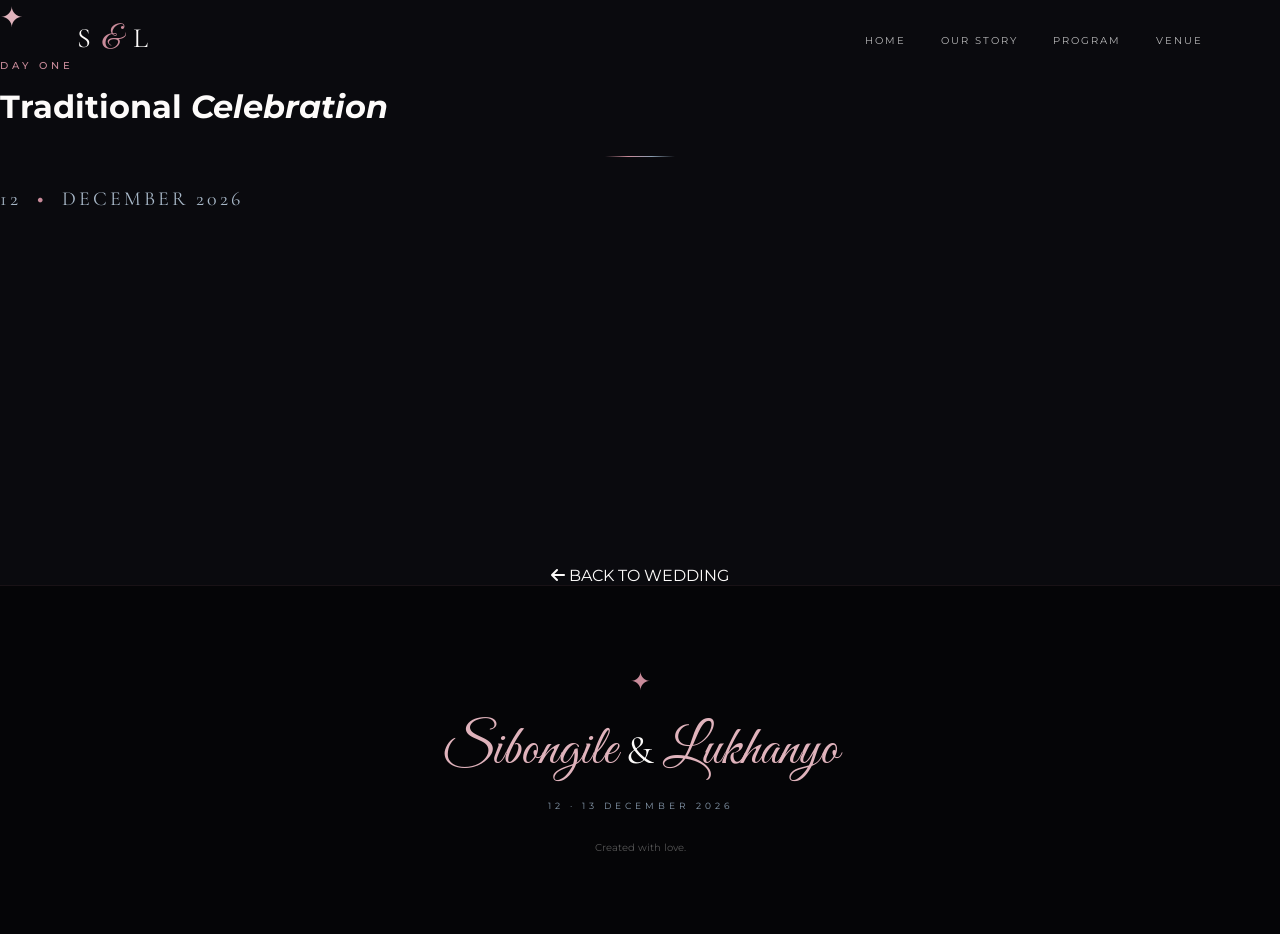
==== day1.html @ eb68be30 "please upload the web template" ====
<!DOCTYPE html>
<html lang="en">

<head>
    <meta charset="UTF-8">
    <meta name="viewport" content="width=device-width, initial-scale=1.0">
    <title>Day 1 | Traditional Wedding | Sibongile & Lukhanyo</title>
    <meta name="description" content="Traditional Wedding Celebration for Sibongile and Lukhanyo - December 12, 2026">

    <!-- Google Fonts -->
    <link rel="preconnect" href="https://fonts.googleapis.com">
    <link rel="preconnect" href="https://fonts.gstatic.com" crossorigin>
    <link href="https://fonts.googleapis.com/css2?family=Cormorant+Garamond:wght@300;400;500;600;700&family=Great+Vibes&family=Montserrat:wght@300;400;500;600&display=swap" rel="stylesheet">

    <!-- Icons -->
    <link rel="stylesheet" href="https://cdnjs.cloudflare.com/ajax/libs/font-awesome/6.5.2/css/all.min.css">

    <!-- Main CSS -->
    <link rel="stylesheet" href="style.css">
</head>

<body class="dark-page">

    <!-- ======================================================
         NAVIGATION (Consistent with Index)
    ======================================================= -->
    <nav class="navbar" id="navbar">
        <a href="index.html" class="logo">S <span>&</span> L</a>
        <button class="menu-toggle" id="menuToggle" aria-label="Open menu">
            <span></span><span></span><span></span>
        </button>
        <div class="nav-links" id="navLinks">
            <a href="index.html#home">Home</a>
            <a href="index.html#story">Our Story</a>
            <a href="index.html#program">Program</a>
            <a href="index.html#venue">Venue</a>
        </div>
    </nav>

    <!-- ======================================================
         HEADER
    ======================================================= -->
    <header class="program-header">
        <div class="hero-symbol" style="margin-bottom: 25px;">✦</div>
        <p class="section-kicker" style="margin-bottom: 15px;">DAY ONE</p>
        <h1>Traditional <em>Celebration</em></h1>
        <div class="section-line" style="margin: 30px auto;"></div>
        <p class="hero-date" style="color: var(--steel-light); letter-spacing: 3px;">
            12 <b>•</b> DECEMBER 2026
        </p>
    </header>

    <!-- ======================================================
         TIMELINE
    ======================================================= -->
    <section class="timeline-section">
        <div class="timeline">

            <!-- Event 1 -->
            <div class="event reveal">
                <div class="time">08:00</div>
                <div class="event-line"></div>
                <div class="event-content">
                    <h3>Guest Arrival</h3>
                    <p>Guests arrive and are warmly welcomed by the wedding coordination team with traditional refreshments.</p>
                </div>
            </div>

            <!-- Event 2 -->
            <div class="event reveal">
                <div class="time">09:00</div>
                <div class="event-line"></div>
                <div class="event-content">
                    <h3>Traditional Ceremony</h3>
                    <p>The beautiful traditional proceedings begin, honoring our heritage, ancestors, and family celebrations.</p>
                </div>
            </div>

            <!-- Event 3 -->
            <div class="event reveal">
                <div class="time">12:00</div>
                <div class="event-line"></div>
                <div class="event-content">
                    <h3>Traditional Lunch</h3>
                    <p>Enjoy a beautifully curated traditional feast with family, friends, and loved ones.</p>
                </div>
            </div>

            <!-- Event 4 -->
            <div class="event reveal">
                <div class="time">14:00</div>
                <div class="event-line"></div>
                <div class="event-content">
                    <h3>Family Celebrations</h3>
                    <p>Heartfelt speeches, cultural performances, dancing, and unforgettable family moments.</p>
                </div>
            </div>

            <!-- Event 5 -->
            <div class="event reveal">
                <div class="time">17:00</div>
                <div class="event-line"></div>
                <div class="event-content">
                    <h3>Closing & Thank You</h3>
                    <p>A heartfelt thank you to everyone who traveled near and far to celebrate Day One with us.</p>
                </div>
            </div>

        </div>

        <!-- Back Button -->
        <div style="text-align: center; margin-top: 50px;">
            <a href="index.html#program" class="back-button">
                <i class="fa-solid fa-arrow-left"></i> BACK TO WEDDING
            </a>
        </div>
    </section>

    <!-- ======================================================
         FOOTER
    ======================================================= -->
    <footer>
        <div class="footer-symbol">✦</div>
        <p class="footer-names">Sibongile <span>&</span> Lukhanyo</p>
        <p>12 · 13 DECEMBER 2026</p>
        <small>Created with love.</small>
    </footer>

    <!-- Main JavaScript -->
    <script src="script.js"></script>
</body>
</html>
---- style.css ----
/* =========================================================
   LUXURY WEDDING DIGITAL PROGRAM
   Sibongile & Lukhanyo
   Palette: Deep Black, Dusty Rose, Steel Blue, Blush Ivory
========================================================= */

:root {
    --black: #0a0a0e;
    --black-soft: #121218;

    --blush: #c98b9a;
    --blush-light: #e0b3bc;
    --blush-deep: #a86878;

    --steel: #8a9db0;
    --steel-light: #a8b8c8;

    --ivory: #f5ece8;
    --cream: #ebe0d8;

    --white: #fdfbfa;
    --grey: #a8a09a;

    --serif: "Cormorant Garamond", serif;
    --script: "Great Vibes", cursive;
    --sans: "Montserrat", sans-serif;
}


/* =========================================================
   RESET & BASE
========================================================= */

* {
    margin: 0;
    padding: 0;
    box-sizing: border-box;
}

html {
    scroll-behavior: smooth;
}

body {
    background: var(--black);
    color: var(--white);
    font-family: var(--sans);
    overflow-x: hidden;
    -webkit-font-smoothing: antialiased;
}

a {
    color: inherit;
    text-decoration: none;
    transition: color 0.3s ease;
}

button {
    font-family: inherit;
    cursor: pointer;
}


/* =========================================================
   PRELOADER
========================================================= */

#preloader {
    position: fixed;
    inset: 0;
    background: var(--black);
    z-index: 9999;
    display: flex;
    align-items: center;
    justify-content: center;
    transition: opacity 0.8s ease, visibility 0.8s ease;
}

#preloader.hide {
    opacity: 0;
    visibility: hidden;
}

.loader-inner {
    text-align: center;
}

.loader-symbol {
    display: block;
    color: var(--blush);
    font-size: 32px;
    animation: rotateStar 3s infinite linear;
}

.loader-inner p {
    font-family: var(--script);
    font-size: 55px;
    color: var(--blush-light);
    margin: 15px 0 5px;
}

.loader-inner small {
    font-size: 9px;
    letter-spacing: 5px;
    color: var(--steel);
}

@keyframes rotateStar {
    from { transform: rotate(0deg); }
    to { transform: rotate(360deg); }
}


/* =========================================================
   NAVIGATION
========================================================= */

.navbar {
    position: fixed;
    top: 0;
    left: 0;
    width: 100%;
    height: 80px;
    padding: 0 6%;
    display: flex;
    align-items: center;
    justify-content: space-between;
    z-index: 1000;
    transition: all 0.4s ease;
}

.navbar.scrolled {
    background: rgba(10, 10, 14, 0.95);
    backdrop-filter: blur(15px);
    height: 68px;
    border-bottom: 1px solid rgba(201, 139, 154, 0.15);
}

.logo {
    font-family: var(--serif);
    font-size: 28px;
    letter-spacing: 2px;
    color: var(--white);
}

.logo span {
    font-family: var(--script);
    color: var(--blush);
    font-size: 32px;
}

.nav-links {
    display: flex;
    gap: 35px;
}

.nav-links a {
    font-size: 10px;
    letter-spacing: 2px;
    text-transform: uppercase;
    color: rgba(255, 255, 255, 0.7);
    transition: all 0.3s ease;
    position: relative;
}

.nav-links a::after {
    content: '';
    position: absolute;
    bottom: -5px;
    left: 0;
    width: 0;
    height: 1px;
    background: var(--blush);
    transition: width 0.3s ease;
}

.nav-links a:hover {
    color: var(--blush-light);
}

.nav-links a:hover::after {
    width: 100%;
}


/* =========================================================
   MOBILE MENU
========================================================= */

.menu-toggle {
    display: none;
    background: transparent;
    border: none;
    cursor: pointer;
    padding: 10px;
}

.menu-toggle span {
    display: block;
    width: 25px;
    height: 1px;
    background: var(--white);
    margin: 6px 0;
    transition: all 0.3s ease;
}

.menu-toggle.active span:nth-child(1) {
    transform: rotate(45deg) translate(5px, 5px);
}

.menu-toggle.active span:nth-child(2) {
    opacity: 0;
}

.menu-toggle.active span:nth-child(3) {
    transform: rotate(-45deg) translate(5px, -5px);
}


/* =========================================================
   HERO
========================================================= */

.hero {
    min-height: 100svh;
    position: relative;
    display: flex;
    align-items: center;
    justify-content: center;
    text-align: center;
    overflow: hidden;
    padding: 120px 20px 80px;
}

.hero-images {
    position: absolute;
    inset: 0;
    z-index: -2;
}

.hero-bg-img {
    position: absolute;
    inset: 0;
    width: 100%;
    height: 100%;
    object-fit: cover;
    object-position: center;
}

.main-bg {
    z-index: -2;
    filter: brightness(0.6);
    animation: heroZoom 20s ease-out forwards;
}

.overlay-bg {
    z-index: -1;
    opacity: 0.3;
    filter: brightness(0.8) blur(2px);
    mix-blend-mode: soft-light;
}

@keyframes heroZoom {
    from { transform: scale(1.08); }
    to { transform: scale(1); }
}

.hero-overlay {
    position: absolute;
    inset: 0;
    background: linear-gradient(
        180deg,
        rgba(10, 10, 14, 0.7) 0%,
        rgba(10, 10, 14, 0.4) 40%,
        rgba(10, 10, 14, 0.85) 100%
    );
    z-index: -1;
}

.hero-frame {
    position: absolute;
    inset: 30px;
    border: 1px solid rgba(201, 139, 154, 0.25);
    z-index: 2;
    pointer-events: none;
}

.frame-corner {
    position: absolute;
    width: 50px;
    height: 50px;
    border: 2px solid rgba(201, 139, 154, 0.5);
}

.frame-corner.top-left { top: -1px; left: -1px; border-right: none; border-bottom: none; }
.frame-corner.top-right { top: -1px; right: -1px; border-left: none; border-bottom: none; }
.frame-corner.bottom-left { bottom: -1px; left: -1px; border-right: none; border-top: none; }
.frame-corner.bottom-right { bottom: -1px; right: -1px; border-left: none; border-top: none; }

.hero-content {
    position: relative;
    z-index: 5;
    width: min(1000px, 90%);
    animation: fadeInUp 1.2s ease-out forwards;
}

@keyframes fadeInUp {
    from { opacity: 0; transform: translateY(40px); }
    to { opacity: 1; transform: translateY(0); }
}

.hero-symbol {
    color: var(--blush-light);
    font-size: 28px;
    margin-bottom: 25px;
    animation: pulse 3s ease-in-out infinite;
}

@keyframes pulse {
    0%, 100% { opacity: 1; transform: scale(1); }
    50% { opacity: 0.7; transform: scale(1.05); }
}

.hero-kicker,
.hero-welcome {
    font-size: 11px;
    letter-spacing: 4px;
    line-height: 1.8;
    color: rgba(255, 255, 255, 0.8);
}

.hero-welcome {
    font-family: var(--serif);
    font-style: italic;
    font-size: 16px;
    color: var(--steel-light);
    margin-top: 10px;
    letter-spacing: 2px;
}

.couple-names {
    margin: 35px auto;
    font-family: var(--script);
    font-weight: 400;
    font-size: clamp(70px, 12vw, 140px);
    line-height: 0.8;
    color: var(--blush-light);
    text-shadow: 0 4px 30px rgba(201, 139, 154, 0.3);
}

.couple-names span {
    display: block;
    font-family: var(--serif);
    font-size: clamp(30px, 5vw, 50px);
    font-weight: 300;
    letter-spacing: 6px;
    color: var(--white);
    margin: 15px 0;
}

.couple-names small {
    display: block;
    font-family: var(--script);
    font-size: clamp(40px, 7vw, 65px);
    line-height: 1;
    margin: 10px 0;
    color: var(--blush);
}

.hero-divider {
    display: flex;
    align-items: center;
    justify-content: center;
    gap: 15px;
    margin: 35px auto 25px;
    max-width: 300px;
}

.hero-divider span {
    flex: 1;
    height: 1px;
    background: linear-gradient(90deg, transparent, var(--blush), var(--steel), transparent);
}

.hero-divider i {
    color: var(--blush-light);
    font-size: 16px;
    font-style: normal;
}

.hero-date {
    font-family: var(--serif);
    font-size: 20px;
    letter-spacing: 4px;
    color: var(--white);
}

.hero-date b {
    color: var(--blush);
    margin: 0 8px;
}

.hero-location {
    font-size: 10px;
    letter-spacing: 4px;
    margin-top: 12px;
    color: var(--steel-light);
}

.gold-button {
    display: inline-flex;
    align-items: center;
    gap: 15px;
    margin-top: 40px;
    padding: 16px 35px;
    border: 1px solid var(--blush);
    color: var(--blush-light);
    font-size: 10px;
    letter-spacing: 3px;
    text-transform: uppercase;
    transition: all 0.4s ease;
    background: rgba(201, 139, 154, 0.05);
}

.gold-button i {
    color: var(--blush-light);
    transition: transform 0.3s ease;
}

.gold-button:hover {
    background: var(--blush);
    color: var(--black);
    transform: translateY(-3px);
    box-shadow: 0 10px 30px rgba(201, 139, 154, 0.3);
}

.gold-button:hover i {
    color: var(--black);
    transform: translateY(3px);
}

.scroll-indicator {
    position: absolute;
    z-index: 5;
    bottom: 30px;
    left: 50%;
    transform: translateX(-50%);
    display: flex;
    flex-direction: column;
    align-items: center;
    gap: 10px;
    animation: fadeIn 2s ease-out 1s both;
}

@keyframes fadeIn {
    from { opacity: 0; }
    to { opacity: 1; }
}

.scroll-indicator span {
    font-size: 8px;
    letter-spacing: 3px;
    color: var(--steel);
}

.scroll-line {
    width: 1px;
    height: 50px;
    background: linear-gradient(to bottom, var(--blush), var(--steel), transparent);
    animation: scrollLine 2s infinite ease-in-out;
}

@keyframes scrollLine {
    0% { transform: scaleY(0); transform-origin: top; }
    50% { transform: scaleY(1); transform-origin: top; }
    51% { transform-origin: bottom; }
    100% { transform: scaleY(0); transform-origin: bottom; }
}


/* =========================================================
   GENERAL SECTIONS
========================================================= */

.intro-section {
    background: var(--ivory);
    color: var(--black);
    text-align: center;
    padding: 120px 20px;
}

.section-decoration {
    color: var(--blush);
    font-size: 25px;
    margin-bottom: 20px;
}

.section-kicker {
    font-size: 10px;
    letter-spacing: 4px;
    color: var(--blush);
    font-weight: 500;
}

.intro-section h2,
.story-heading h2,
.program-heading h2,
.venue-content h2 {
    font-family: var(--serif);
    font-weight: 400;
    font-size: clamp(45px, 6vw, 75px);
    line-height: 1;
    margin-top: 20px;
}

.intro-section h2 em,
.story-heading h2 em,
.program-heading h2 em,
.venue-content h2 em {
    font-family: var(--script);
    font-style: normal;
    color: var(--blush);
}

.section-line {
    width: 70px;
    height: 1px;
    background: linear-gradient(90deg, transparent, var(--blush), var(--steel), transparent);
    margin: 35px auto;
}

.intro-text {
    max-width: 650px;
    margin: auto;
    font-family: var(--serif);
    font-size: 20px;
    line-height: 1.8;
    color: #625f57;
}


/* =========================================================
   STORY
========================================================= */

.story-section {
    background: var(--black);
    padding: 120px 0 100px;
    overflow: hidden;
}

.story-heading {
    width: min(1200px, 90%);
    margin: 0 auto 55px;
    text-align: center;
}

.story-heading h2 {
    color: var(--white);
}

.journey-wrapper {
    position: relative;
}

.journey-track {
    display: flex;
    gap: 25px;
    overflow-x: auto;
    scroll-behavior: smooth;
    scrollbar-width: none;
    padding: 10px max(5%, calc((100vw - 1200px) / 2)) 30px;
}

.journey-track::-webkit-scrollbar {
    display: none;
}

.journey-card {
    flex: 0 0 390px;
    background: var(--black-soft);
    border: 1px solid rgba(201, 139, 154, 0.2);
    transition: all 0.4s ease;
}

.journey-card:hover {
    border-color: var(--blush);
    box-shadow: 0 15px 40px rgba(201, 139, 154, 0.15);
    transform: translateY(-5px);
}

.journey-image {
    height: 490px;
    overflow: hidden;
}

.journey-image img {
    width: 100%;
    height: 100%;
    object-fit: cover;
    transition: transform 0.8s ease;
}

.journey-card:hover img {
    transform: scale(1.07);
}

.journey-caption {
    display: flex;
    gap: 20px;
    padding: 25px;
    align-items: flex-start;
}

.journey-caption > span {
    font-family: var(--serif);
    color: var(--blush);
    font-size: 20px;
    line-height: 1;
}

.journey-caption small {
    color: var(--blush);
    font-size: 8px;
    letter-spacing: 2px;
    display: block;
    margin-bottom: 5px;
}

.journey-caption h3 {
    font-family: var(--serif);
    font-weight: 400;
    font-size: 24px;
    color: var(--white);
    line-height: 1.2;
}

.gallery-arrow {
    position: absolute;
    top: 45%;
    z-index: 10;
    width: 52px;
    height: 52px;
    border-radius: 50%;
    border: 1px solid var(--blush);
    background: rgba(10, 10, 14, 0.8);
    color: var(--blush-light);
    transition: all 0.3s ease;
    display: flex;
    align-items: center;
    justify-content: center;
}

.gallery-arrow:hover {
    background: var(--blush);
    color: var(--black);
}

.gallery-prev { left: 20px; }
.gallery-next { right: 20px; }

.gallery-controls {
    width: min(1200px, 90%);
    margin: 30px auto 0;
    display: flex;
    align-items: center;
    gap: 20px;
}

.gallery-progress {
    height: 1px;
    background: rgba(255, 255, 255, 0.15);
    flex: 1;
}

.gallery-progress span {
    display: block;
    height: 100%;
    width: 20%;
    background: linear-gradient(90deg, var(--blush), var(--steel));
    transition: width 0.5s ease;
}

.gallery-controls p {
    font-size: 8px;
    letter-spacing: 3px;
    color: var(--blush);
    white-space: nowrap;
}


/* =========================================================
   PROGRAM
========================================================= */

.program-section {
    background: var(--ivory);
    color: var(--black);
    padding: 120px 5%;
}

.program-heading {
    text-align: center;
    max-width: 700px;
    margin: 0 auto 60px;
}

.program-heading h2 {
    margin-bottom: 20px;
    color: var(--blush-deep);
}

.program-heading > p:last-child {
    color: #777;
    font-family: var(--serif);
    font-size: 18px;
    line-height: 1.6;
}

.program-grid {
    width: min(1050px, 100%);
    margin: auto;
    display: grid;
    grid-template-columns: 1fr 1fr;
    gap: 25px;
}

.program-card {
    min-height: 550px;
    padding: 45px;
    position: relative;
    display: flex;
    flex-direction: column;
    align-items: center;
    justify-content: center;
    text-align: center;
    overflow: hidden;
    border: 1px solid var(--blush);
    transition: all 0.5s ease;
}

.program-card::before {
    content: "";
    position: absolute;
    inset: 12px;
    border: 1px solid rgba(201, 139, 154, 0.2);
    pointer-events: none;
}

.program-card:hover {
    transform: translateY(-8px);
    box-shadow: 0 25px 60px rgba(201, 139, 154, 0.2);
}

.program-dark {
    background: var(--black);
    color: var(--white);
}

.program-light {
    background: var(--white);
    color: var(--black);
}

.program-card-top {
    position: absolute;
    top: 35px;
    left: 40px;
    text-align: left;
}

.program-card-top span {
    display: block;
    font-size: 8px;
    letter-spacing: 3px;
    color: var(--blush);
}

.program-card-top strong {
    font-family: var(--serif);
    font-size: 35px;
    font-weight: 400;
    color: var(--white);
}

.program-light .program-card-top strong {
    color: var(--black);
}

.program-icon {
    color: var(--blush);
    font-size: 32px;
    margin-bottom: 25px;
}

.program-type {
    color: var(--blush);
    font-size: 9px;
    letter-spacing: 3px;
}

.program-card h3 {
    font-family: var(--serif);
    font-size: 48px;
    line-height: 1;
    font-weight: 400;
    margin: 20px 0;
}

.program-date {
    font-size: 10px;
    letter-spacing: 3px;
    color: var(--grey);
}

.outline-button,
.dark-outline-button {
    margin-top: 35px;
    padding: 14px 25px;
    border: 1px solid var(--blush);
    font-size: 9px;
    letter-spacing: 2px;
    display: inline-flex;
    align-items: center;
    gap: 10px;
    transition: all 0.3s ease;
}

.outline-button {
    color: var(--blush-light);
}

.dark-outline-button {
    color: var(--black);
}

.program-card:hover .outline-button,
.program-card:hover .dark-outline-button {
    background: var(--blush);
    color: var(--black);
}


/* =========================================================
   VENUE
========================================================= */

.venue-section {
    min-height: 650px;
    display: grid;
    grid-template-columns: 1.1fr 0.9fr;
}

.venue-image {
    min-height: 600px;
    overflow: hidden;
}

.venue-image img {
    width: 100%;
    height: 100%;
    object-fit: cover;
    transition: transform 0.8s ease;
}

.venue-section:hover .venue-image img {
    transform: scale(1.03);
}

.venue-content {
    background: var(--black-soft);
    display: flex;
    flex-direction: column;
    justify-content: center;
    padding: 80px;
}

.venue-content h2 {
    color: var(--white);
    max-width: 500px;
}

.venue-content h3 {
    font-family: var(--serif);
    font-size: 35px;
    font-weight: 400;
    margin-bottom: 5px;
    color: var(--blush-light);
}

.venue-content > p {
    color: var(--steel-light);
    font-size: 16px;
    letter-spacing: 1px;
}

.venue-line {
    width: 60px;
    height: 1px;
    background: linear-gradient(90deg, var(--blush), var(--steel));
    margin: 35px 0;
}


/* =========================================================
   INFORMATION
========================================================= */

.information-section {
    display: grid;
    grid-template-columns: repeat(3, 1fr);
    background: var(--black);
}

.information-card {
    text-align: center;
    padding: 80px 30px;
    border-right: 1px solid rgba(201, 139, 154, 0.15);
    transition: background 0.3s ease;
}

.information-card:hover {
    background: rgba(201, 139, 154, 0.03);
}

.information-card:last-child {
    border-right: none;
}

.info-icon {
    width: 60px;
    height: 60px;
    margin: 0 auto 25px;
    border: 1px solid var(--blush);
    border-radius: 50%;
    display: flex;
    align-items: center;
    justify-content: center;
    color: var(--blush);
    font-size: 20px;
    transition: all 0.3s ease;
}

.information-card:hover .info-icon {
    background: var(--blush);
    color: var(--black);
}

.information-card small {
    color: var(--blush);
    font-size: 9px;
    letter-spacing: 3px;
}

.information-card h3 {
    font-family: var(--serif);
    font-size: 30px;
    font-weight: 400;
    margin: 15px 0;
    color: var(--white);
}

.information-card p {
    color: var(--grey);
    font-family: var(--serif);
    font-size: 17px;
    line-height: 1.6;
}

.information-card a,
.information-card strong {
    display: inline-block;
    margin-top: 25px;
    color: var(--blush-light);
    font-size: 9px;
    letter-spacing: 2px;
    border-bottom: 1px solid transparent;
    transition: border-color 0.3s ease;
}

.information-card a:hover {
    border-bottom-color: var(--blush);
}


/* =========================================================
   FOOTER
========================================================= */

footer {
    background: #050507;
    text-align: center;
    padding: 80px 20px;
    border-top: 1px solid rgba(201, 139, 154, 0.1);
}

.footer-symbol {
    color: var(--blush);
    font-size: 25px;
    margin-bottom: 20px;
}

.footer-names {
    font-family: var(--script);
    font-size: 55px;
    color: var(--blush-light);
}

.footer-names span {
    color: var(--white);
    font-family: var(--serif);
    font-size: 40px;
}

footer > p:not(.footer-names) {
    margin-top: 15px;
    font-size: 9px;
    letter-spacing: 4px;
    color: var(--steel);
}

footer small {
    display: block;
    margin-top: 30px;
    color: #555;
    font-size: 10px;
}


/* =========================================================
   SCROLL REVEAL
========================================================= */

.reveal {
    opacity: 0;
    transform: translateY(40px);
    transition: opacity 0.9s ease, transform 0.9s ease;
}

.reveal.visible {
    opacity: 1;
    transform: translateY(0);
}


/* =========================================================
   MOBILE RESPONSIVENESS
========================================================= */

@media (max-width: 900px) {
    .venue-section {
        grid-template-columns: 1fr;
    }
    
    .venue-image {
        min-height: 400px;
    }
    
    .venue-content {
        padding: 60px 30px;
        text-align: center;
    }
    
    .venue-content h2 {
        margin: 0 auto;
    }
    
    .venue-line {
        margin: 35px auto;
    }
}

@media (max-width: 800px) {
    .navbar {
        padding: 0 25px;
    }

    .menu-toggle {
        display: block;
    }

    .nav-links {
        position: fixed;
        top: 68px;
        right: -100%;
        width: 80%;
        max-width: 350px;
        height: calc(100vh - 68px);
        background: rgba(10, 10, 14, 0.98);
        backdrop-filter: blur(20px);
        flex-direction: column;
        padding: 50px 40px;
        gap: 30px;
        transition: right 0.4s ease;
        border-left: 1px solid rgba(201, 139, 154, 0.15);
    }

    .nav-links.open {
        right: 0;
    }

    .nav-links a {
        font-size: 12px;
    }

    .hero-frame {
        inset: 15px;
    }
    
    .frame-corner {
        width: 30px;
        height: 30px;
    }

    .hero-content {
        padding: 80px 15px 60px;
    }

    .couple-names {
        font-size: clamp(60px, 18vw, 100px);
    }

    .couple-names span {
        font-size: clamp(25px, 6vw, 40px);
        letter-spacing: 4px;
    }

    .hero-date {
        font-size: 16px;
    }

    .hero-divider span {
        width: 40px;
    }

    .story-section {
        padding-top: 80px;
    }

    .journey-card {
        flex-basis: 85vw;
    }

    .journey-image {
        height: 400px;
    }

    .gallery-arrow {
        display: none;
    }

    .program-grid {
        grid-template-columns: 1fr;
    }

    .program-card {
        min-height: 480px;
    }

    .information-section {
        grid-template-columns: 1fr;
    }

    .information-card {
        border-right: none;
        border-bottom: 1px solid rgba(201, 139, 154, 0.15);
        padding: 60px 30px;
    }

    .information-card:last-child {
        border-bottom: none;
    }

    .footer-names {
        font-size: 45px;
    }
}

@media (max-width: 480px) {
    .hero-kicker,
    .hero-welcome {
        font-size: 9px;
        letter-spacing: 2px;
    }

    .hero-welcome {
        display: none; /* Clean up mobile hero */
    }

    .intro-section {
        padding: 80px 25px;
    }

    .program-card h3 {
        font-size: 38px;
    }
    
    .program-card {
        padding: 35px 25px;
    }
    
    .gold-button {
        padding: 14px 25px;
        font-size: 9px;
    }
}
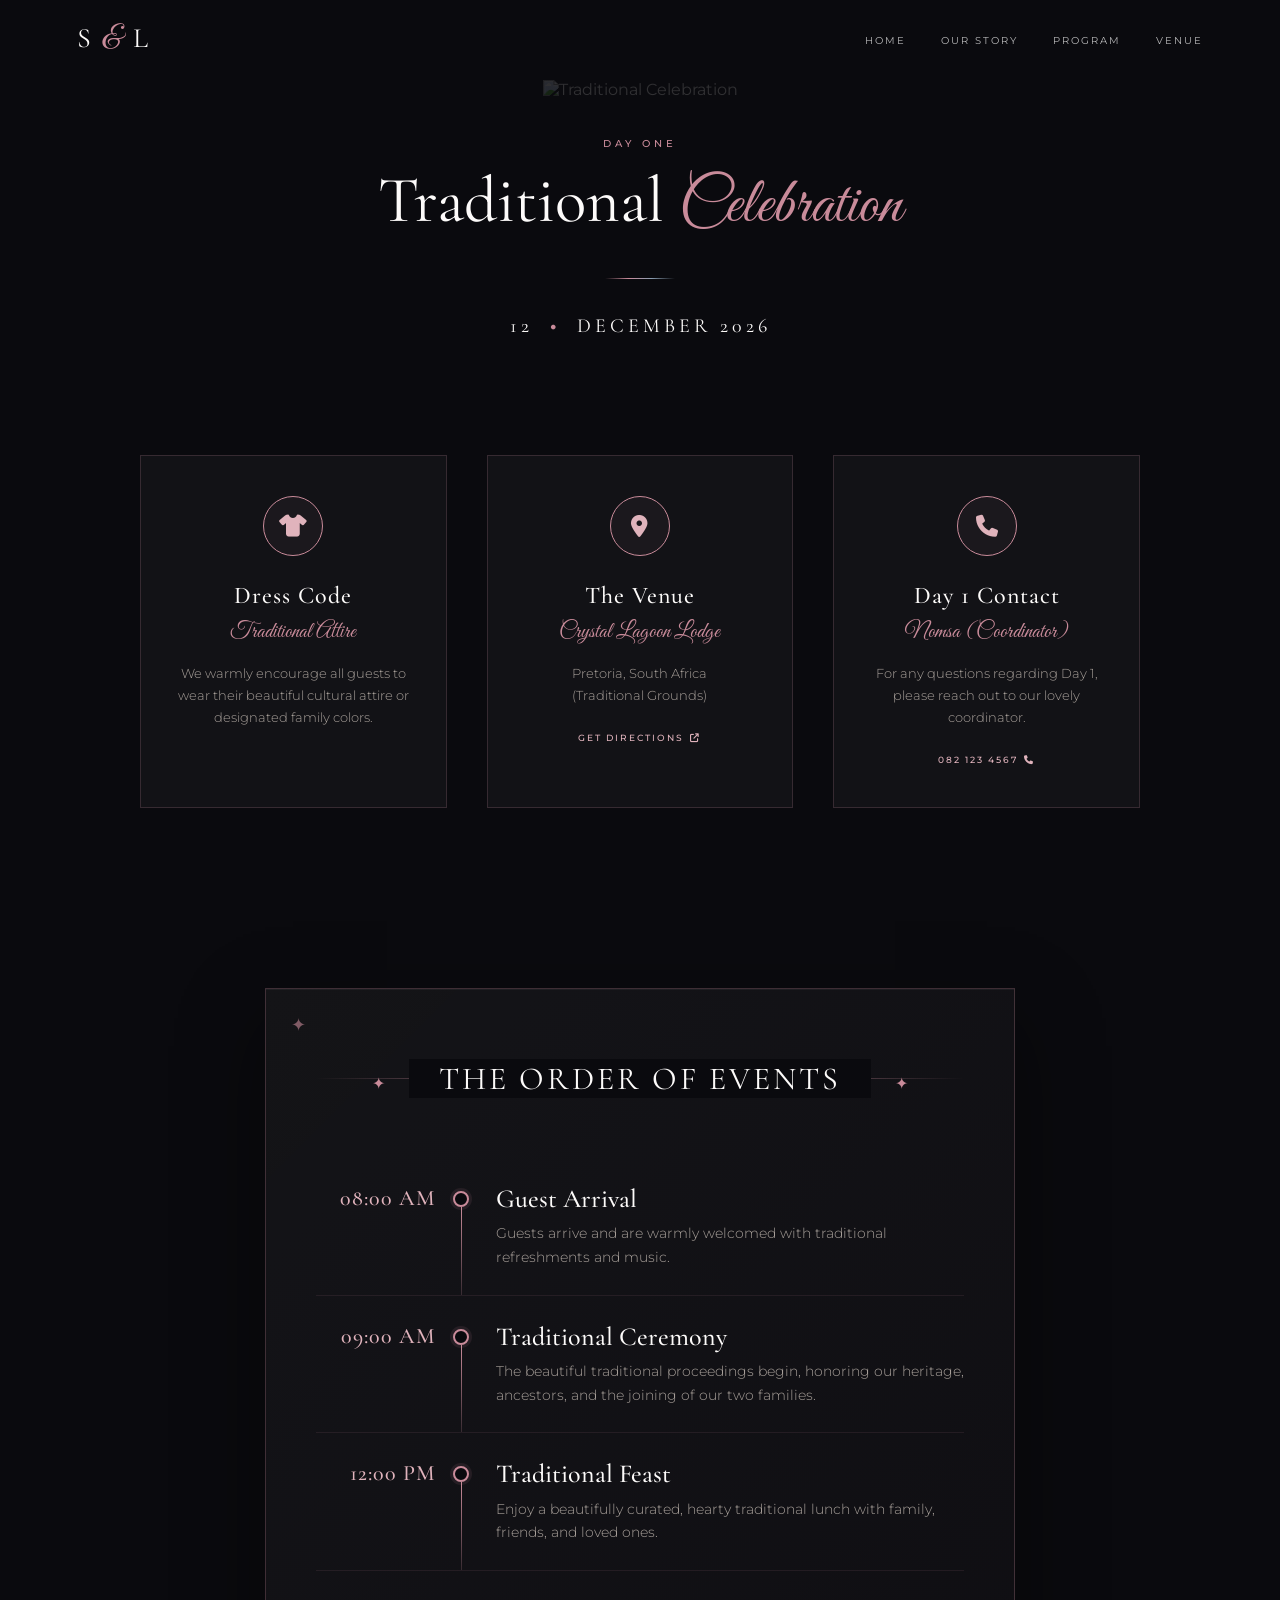
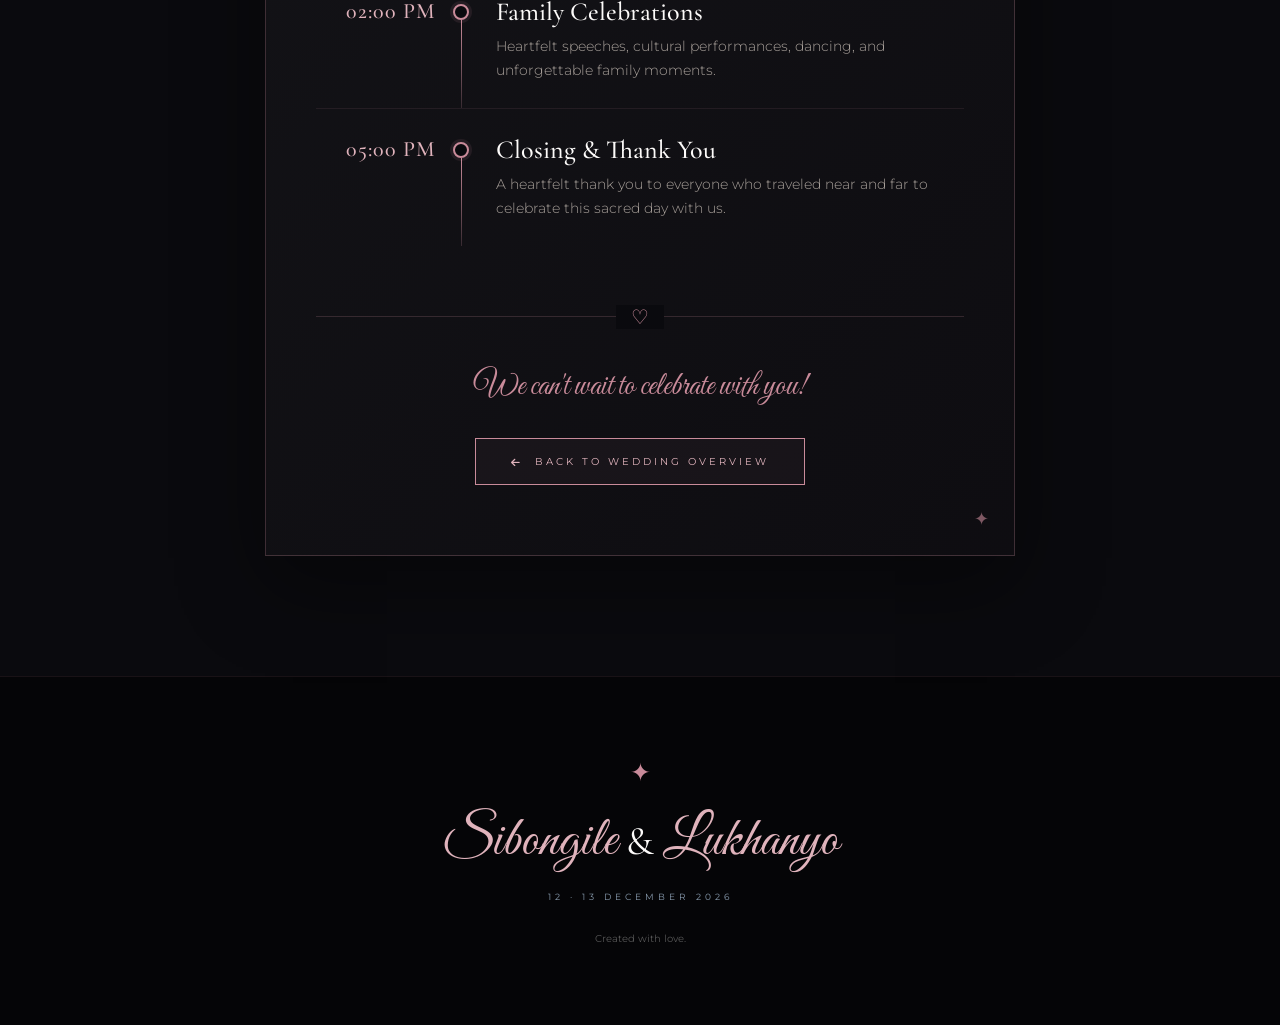
==== commit d092ffe5: "please upload updated webtemplate" ====
--- a/day1.html
+++ b/day1.html
@@ -1,29 +1,19 @@
 <!DOCTYPE html>
 <html lang="en">
-
 <head>
     <meta charset="UTF-8">
     <meta name="viewport" content="width=device-width, initial-scale=1.0">
-    <title>Day 1 | Traditional Wedding | Sibongile & Lukhanyo</title>
-    <meta name="description" content="Traditional Wedding Celebration for Sibongile and Lukhanyo - December 12, 2026">
-
-    <!-- Google Fonts -->
+    <title>Day 1 | Traditional Celebration | Sibongile & Lukhanyo</title>
     <link rel="preconnect" href="https://fonts.googleapis.com">
     <link rel="preconnect" href="https://fonts.gstatic.com" crossorigin>
     <link href="https://fonts.googleapis.com/css2?family=Cormorant+Garamond:wght@300;400;500;600;700&family=Great+Vibes&family=Montserrat:wght@300;400;500;600&display=swap" rel="stylesheet">
-
-    <!-- Icons -->
     <link rel="stylesheet" href="https://cdnjs.cloudflare.com/ajax/libs/font-awesome/6.5.2/css/all.min.css">
-
-    <!-- Main CSS -->
     <link rel="stylesheet" href="style.css">
 </head>
 
 <body class="dark-page">
 
-    <!-- ======================================================
-         NAVIGATION (Consistent with Index)
-    ======================================================= -->
+    <!-- NAVIGATION -->
     <nav class="navbar" id="navbar">
         <a href="index.html" class="logo">S <span>&</span> L</a>
         <button class="menu-toggle" id="menuToggle" aria-label="Open menu">
@@ -37,88 +27,112 @@
         </div>
     </nav>
 
-    <!-- ======================================================
-         HEADER
-    ======================================================= -->
-    <header class="program-header">
-        <div class="hero-symbol" style="margin-bottom: 25px;">✦</div>
-        <p class="section-kicker" style="margin-bottom: 15px;">DAY ONE</p>
-        <h1>Traditional <em>Celebration</em></h1>
-        <div class="section-line" style="margin: 30px auto;"></div>
-        <p class="hero-date" style="color: var(--steel-light); letter-spacing: 3px;">
-            12 <b>•</b> DECEMBER 2026
-        </p>
+    <!-- COMPACT HERO -->
+    <header class="compact-hero">
+        <div class="compact-hero-bg">
+            <img src="https://images.unsplash.com/photo-1583939003579-730e3918a45a?auto=format&fit=crop&w=1920&q=80" alt="Traditional Celebration">
+        </div>
+        <div class="hero-overlay"></div>
+        <div class="compact-hero-content">
+            <p class="section-kicker">DAY ONE</p>
+            <h1>Traditional <em>Celebration</em></h1>
+            <div class="section-line"></div>
+            <p class="hero-date">12 <b>•</b> DECEMBER 2026</p>
+        </div>
     </header>
 
-    <!-- ======================================================
-         TIMELINE
-    ======================================================= -->
-    <section class="timeline-section">
-        <div class="timeline">
+    <!-- ESSENTIAL DETAILS -->
+    <section class="day-details-section">
+        <div class="day-details-grid">
+            <div class="detail-card reveal">
+                <div class="detail-icon"><i class="fa-solid fa-shirt"></i></div>
+                <h3>Dress Code</h3>
+                <p>Traditional Attire</p>
+                <small>We warmly encourage all guests to wear their beautiful cultural attire or designated family colors.</small>
+            </div>
+            <div class="detail-card reveal" style="transition-delay: 0.1s;">
+                <div class="detail-icon"><i class="fa-solid fa-location-dot"></i></div>
+                <h3>The Venue</h3>
+                <p>Crystal Lagoon Lodge</p>
+                <small>Pretoria, South Africa<br>(Traditional Grounds)</small>
+                <a href="https://www.google.com/maps" target="_blank" class="text-link">Get Directions <i class="fa-solid fa-arrow-up-right-from-square"></i></a>
+            </div>
+            <div class="detail-card reveal" style="transition-delay: 0.2s;">
+                <div class="detail-icon"><i class="fa-solid fa-phone"></i></div>
+                <h3>Day 1 Contact</h3>
+                <p>Nomsa (Coordinator)</p>
+                <small>For any questions regarding Day 1, please reach out to our lovely coordinator.</small>
+                <a href="tel:+27821234567" class="text-link">082 123 4567 <i class="fa-solid fa-phone"></i></a>
+            </div>
+        </div>
+    </section>
 
-            <!-- Event 1 -->
-            <div class="event reveal">
-                <div class="time">08:00</div>
-                <div class="event-line"></div>
-                <div class="event-content">
-                    <h3>Guest Arrival</h3>
-                    <p>Guests arrive and are warmly welcomed by the wedding coordination team with traditional refreshments.</p>
+    <!-- FORMAL PROGRAM MOCKUP -->
+    <section class="program-mockup-section">
+        <div class="program-container reveal">
+            <div class="program-header-decoration">
+                <span>✦</span>
+                <h2>The Order of Events</h2>
+                <span>✦</span>
+            </div>
+
+            <div class="program-list">
+                <div class="program-item">
+                    <div class="program-time">08:00 AM</div>
+                    <div class="program-divider"></div>
+                    <div class="program-detail">
+                        <h3>Guest Arrival</h3>
+                        <p>Guests arrive and are warmly welcomed with traditional refreshments and music.</p>
+                    </div>
+                </div>
+
+                <div class="program-item">
+                    <div class="program-time">09:00 AM</div>
+                    <div class="program-divider"></div>
+                    <div class="program-detail">
+                        <h3>Traditional Ceremony</h3>
+                        <p>The beautiful traditional proceedings begin, honoring our heritage, ancestors, and the joining of our two families.</p>
+                    </div>
+                </div>
+
+                <div class="program-item">
+                    <div class="program-time">12:00 PM</div>
+                    <div class="program-divider"></div>
+                    <div class="program-detail">
+                        <h3>Traditional Feast</h3>
+                        <p>Enjoy a beautifully curated, hearty traditional lunch with family, friends, and loved ones.</p>
+                    </div>
+                </div>
+
+                <div class="program-item">
+                    <div class="program-time">02:00 PM</div>
+                    <div class="program-divider"></div>
+                    <div class="program-detail">
+                        <h3>Family Celebrations</h3>
+                        <p>Heartfelt speeches, cultural performances, dancing, and unforgettable family moments.</p>
+                    </div>
+                </div>
+
+                <div class="program-item">
+                    <div class="program-time">05:00 PM</div>
+                    <div class="program-divider"></div>
+                    <div class="program-detail">
+                        <h3>Closing & Thank You</h3>
+                        <p>A heartfelt thank you to everyone who traveled near and far to celebrate this sacred day with us.</p>
+                    </div>
                 </div>
             </div>
 
-            <!-- Event 2 -->
-            <div class="event reveal">
-                <div class="time">09:00</div>
-                <div class="event-line"></div>
-                <div class="event-content">
-                    <h3>Traditional Ceremony</h3>
-                    <p>The beautiful traditional proceedings begin, honoring our heritage, ancestors, and family celebrations.</p>
-                </div>
+            <div class="program-footer-note">
+                <p>We can't wait to celebrate with you!</p>
+                <a href="index.html#program" class="back-button">
+                    <i class="fa-solid fa-arrow-left"></i> Back to Wedding Overview
+                </a>
             </div>
-
-            <!-- Event 3 -->
-            <div class="event reveal">
-                <div class="time">12:00</div>
-                <div class="event-line"></div>
-                <div class="event-content">
-                    <h3>Traditional Lunch</h3>
-                    <p>Enjoy a beautifully curated traditional feast with family, friends, and loved ones.</p>
-                </div>
-            </div>
-
-            <!-- Event 4 -->
-            <div class="event reveal">
-                <div class="time">14:00</div>
-                <div class="event-line"></div>
-                <div class="event-content">
-                    <h3>Family Celebrations</h3>
-                    <p>Heartfelt speeches, cultural performances, dancing, and unforgettable family moments.</p>
-                </div>
-            </div>
-
-            <!-- Event 5 -->
-            <div class="event reveal">
-                <div class="time">17:00</div>
-                <div class="event-line"></div>
-                <div class="event-content">
-                    <h3>Closing & Thank You</h3>
-                    <p>A heartfelt thank you to everyone who traveled near and far to celebrate Day One with us.</p>
-                </div>
-            </div>
-
-        </div>
-
-        <!-- Back Button -->
-        <div style="text-align: center; margin-top: 50px;">
-            <a href="index.html#program" class="back-button">
-                <i class="fa-solid fa-arrow-left"></i> BACK TO WEDDING
-            </a>
         </div>
     </section>
 
-    <!-- ======================================================
-         FOOTER
-    ======================================================= -->
+    <!-- FOOTER -->
     <footer>
         <div class="footer-symbol">✦</div>
         <p class="footer-names">Sibongile <span>&</span> Lukhanyo</p>
@@ -126,7 +140,6 @@
         <small>Created with love.</small>
     </footer>
 
-    <!-- Main JavaScript -->
     <script src="script.js"></script>
 </body>
 </html>
--- a/style.css
+++ b/style.css
@@ -1203,4 +1203,606 @@
         padding: 14px 25px;
         font-size: 9px;
     }
+}
+
+/* =========================================================
+   LUXURY PROGRAM MOCKUP - ULTRA STYLISH
+========================================================= */
+
+/* Compact Hero */
+.compact-hero {
+    position: relative;
+    height: 35vh !important;
+    min-height: 280px !important;
+    max-height: 400px !important;
+    display: flex;
+    align-items: center;
+    justify-content: center;
+    text-align: center;
+    overflow: hidden;
+    margin-top: 80px;
+}
+
+.compact-hero-bg {
+    position: absolute;
+    inset: 0;
+    z-index: -2;
+}
+
+.compact-hero-bg img {
+    width: 100%;
+    height: 100%;
+    object-fit: cover;
+    object-position: center;
+    filter: brightness(0.5);
+}
+
+.compact-hero-content {
+    position: relative;
+    z-index: 5;
+    width: min(800px, 90%);
+    animation: fadeInUp 1s cubic-bezier(0.22, 1, 0.36, 1) forwards;
+}
+
+.compact-hero-content h1 {
+    font-family: var(--serif);
+    font-size: clamp(36px, 6vw, 65px);
+    font-weight: 400;
+    color: var(--white);
+    line-height: 1.1;
+    margin: 15px 0;
+}
+
+.compact-hero-content h1 em {
+    font-family: var(--script);
+    color: var(--blush);
+    font-style: normal;
+}
+
+.compact-hero.light-hero .compact-hero-bg img {
+    filter: brightness(0.85);
+}
+
+.compact-hero.light-hero .compact-hero-content h1 {
+    color: var(--black) !important;
+}
+
+.compact-hero.light-hero .section-kicker {
+    color: var(--blush-deep) !important;
+}
+
+.compact-hero.light-hero .hero-date {
+    color: var(--black-soft) !important;
+}
+
+
+/* Ultra-Stylish Program Section */
+.program-mockup-section {
+    padding: 100px 20px 120px;
+    background: var(--black);
+    position: relative;
+}
+
+.light-program-section {
+    background: var(--ivory);
+}
+
+/* The Program Card - Magazine Editorial Style */
+.program-container {
+    max-width: 750px;
+    margin: 0 auto;
+    background: linear-gradient(135deg, rgba(255, 255, 255, 0.04) 0%, rgba(201, 139, 154, 0.02) 100%);
+    border: 1px solid rgba(201, 139, 154, 0.25);
+    padding: 70px 50px;
+    position: relative;
+    box-shadow: 
+        0 30px 80px rgba(0, 0, 0, 0.4),
+        inset 0 1px 0 rgba(255, 255, 255, 0.05);
+}
+
+.light-program-container {
+    background: linear-gradient(135deg, rgba(255, 255, 255, 0.95) 0%, rgba(245, 236, 232, 0.9) 100%);
+    border: 1px solid rgba(201, 139, 154, 0.3);
+    box-shadow: 
+        0 30px 80px rgba(201, 139, 154, 0.15),
+        inset 0 1px 0 rgba(255, 255, 255, 0.8);
+}
+
+/* Elegant Corner Ornaments */
+.program-container::before,
+.program-container::after {
+    content: "✦";
+    position: absolute;
+    color: var(--blush);
+    font-size: 18px;
+    opacity: 0.6;
+}
+.program-container::before { top: 25px; left: 25px; }
+.program-container::after { bottom: 25px; right: 25px; }
+
+/* Program Header - Editorial Style */
+.program-header-decoration {
+    text-align: center;
+    margin-bottom: 60px;
+    position: relative;
+}
+
+.program-header-decoration::before {
+    content: "";
+    position: absolute;
+    top: 50%;
+    left: 0;
+    right: 0;
+    height: 1px;
+    background: linear-gradient(90deg, transparent, var(--blush), transparent);
+    z-index: 0;
+}
+
+.program-header-decoration span {
+    color: var(--blush);
+    font-size: 16px;
+    position: relative;
+    z-index: 1;
+    background: transparent;
+    padding: 0 20px;
+}
+
+.program-header-decoration h2 {
+    font-family: var(--serif);
+    font-size: 32px;
+    font-weight: 400;
+    color: var(--white);
+    letter-spacing: 3px;
+    text-transform: uppercase;
+    position: relative;
+    z-index: 1;
+    background: var(--black);
+    display: inline-block;
+    padding: 0 30px;
+    margin: 0;
+}
+
+.light-program-container .program-header-decoration h2 {
+    color: var(--black);
+    background: var(--ivory);
+}
+
+/* Program List - Refined Timeline */
+.program-list {
+    display: flex;
+    flex-direction: column;
+    gap: 0;
+}
+
+.program-item {
+    display: grid;
+    grid-template-columns: 120px 50px 1fr;
+    align-items: start;
+    padding: 25px 0;
+    border-bottom: 1px solid rgba(201, 139, 154, 0.1);
+    transition: all 0.3s ease;
+}
+
+.program-item:last-child {
+    border-bottom: none;
+}
+
+.program-item:hover {
+    background: rgba(201, 139, 154, 0.03);
+    padding-left: 10px;
+    padding-right: 10px;
+}
+
+.light-program-container .program-item:hover {
+    background: rgba(201, 139, 154, 0.05);
+}
+
+/* Time - Elegant Typography */
+.program-time {
+    font-family: var(--serif);
+    font-size: 22px;
+    color: var(--blush-light);
+    font-weight: 500;
+    padding-top: 2px;
+    text-align: right;
+    letter-spacing: 1px;
+}
+
+.light-program-container .program-time {
+    color: var(--blush-deep);
+}
+
+/* Timeline Dot & Line */
+.program-divider {
+    position: relative;
+    height: 100%;
+    display: flex;
+    justify-content: center;
+    align-items: flex-start;
+}
+
+.program-divider::before {
+    content: "";
+    position: absolute;
+    top: 8px;
+    width: 12px;
+    height: 12px;
+    border: 2px solid var(--blush);
+    border-radius: 50%;
+    background: var(--black);
+    box-shadow: 0 0 0 3px rgba(201, 139, 154, 0.1);
+    transition: all 0.3s ease;
+}
+
+.program-item:hover .program-divider::before {
+    background: var(--blush);
+    box-shadow: 0 0 15px rgba(201, 139, 154, 0.5);
+}
+
+.light-program-container .program-divider::before {
+    background: var(--ivory);
+}
+
+.light-program-container .program-item:hover .program-divider::before {
+    background: var(--blush);
+}
+
+.program-divider::after {
+    content: "";
+    position: absolute;
+    top: 24px;
+    bottom: -25px;
+    width: 1px;
+    background: linear-gradient(to bottom, var(--blush), rgba(201, 139, 154, 0.2));
+}
+
+/* Program Details */
+.program-detail {
+    text-align: left;
+    padding-left: 10px;
+}
+
+.program-detail h3 {
+    font-family: var(--serif);
+    font-size: 26px;
+    font-weight: 500;
+    color: var(--white);
+    margin-bottom: 8px;
+    line-height: 1.2;
+    transition: color 0.3s ease;
+}
+
+.program-item:hover .program-detail h3 {
+    color: var(--blush-light);
+}
+
+.light-program-container .program-detail h3 {
+    color: var(--black);
+}
+
+.light-program-container .program-item:hover .program-detail h3 {
+    color: var(--blush-deep);
+}
+
+.program-detail p {
+    font-family: var(--sans);
+    font-size: 14px;
+    line-height: 1.7;
+    color: var(--grey);
+    font-weight: 300;
+}
+
+.light-program-container .program-detail p {
+    color: #625f57;
+}
+
+/* Footer Note - Romantic Touch */
+.program-footer-note {
+    text-align: center;
+    margin-top: 70px;
+    padding-top: 50px;
+    border-top: 1px solid rgba(201, 139, 154, 0.2);
+    position: relative;
+}
+
+.program-footer-note::before {
+    content: "♡";
+    position: absolute;
+    top: -12px;
+    left: 50%;
+    transform: translateX(-50%);
+    background: var(--black);
+    color: var(--blush);
+    font-size: 20px;
+    padding: 0 15px;
+}
+
+.light-program-container .program-footer-note::before {
+    background: var(--ivory);
+}
+
+.program-footer-note p {
+    font-family: var(--script);
+    font-size: 32px;
+    color: var(--blush);
+    margin-bottom: 30px;
+    line-height: 1.3;
+}
+
+/* Back Button - Refined */
+.back-button {
+    display: inline-flex;
+    align-items: center;
+    gap: 12px;
+    padding: 16px 35px;
+    border: 1px solid var(--blush);
+    color: var(--blush-light);
+    text-decoration: none;
+    font-size: 10px;
+    letter-spacing: 3px;
+    text-transform: uppercase;
+    transition: all 0.4s ease;
+    background: rgba(201, 139, 154, 0.05);
+    position: relative;
+    overflow: hidden;
+}
+
+.back-button::before {
+    content: "";
+    position: absolute;
+    top: 0;
+    left: -100%;
+    width: 100%;
+    height: 100%;
+    background: var(--blush);
+    transition: left 0.4s ease;
+    z-index: 0;
+}
+
+.back-button:hover::before {
+    left: 0;
+}
+
+.back-button span,
+.back-button i {
+    position: relative;
+    z-index: 1;
+}
+
+.back-button:hover {
+    color: var(--black);
+    transform: translateY(-3px);
+    box-shadow: 0 10px 30px rgba(201, 139, 154, 0.3);
+}
+
+.light-button {
+    border-color: var(--blush);
+    color: var(--blush-deep);
+}
+
+.light-button:hover {
+    color: var(--white);
+}
+
+/* Mobile Adjustments */
+@media (max-width: 600px) {
+    .compact-hero {
+        height: 30vh !important;
+        min-height: 250px !important;
+    }
+    
+    .program-container {
+        padding: 50px 25px;
+    }
+    
+    .program-item {
+        grid-template-columns: 80px 35px 1fr;
+        gap: 8px;
+    }
+    
+    .program-time {
+        font-size: 17px;
+    }
+    
+    .program-detail h3 {
+        font-size: 21px;
+    }
+    
+    .program-header-decoration h2 {
+        font-size: 22px;
+        letter-spacing: 2px;
+        padding: 0 20px;
+    }
+    
+    .program-footer-note p {
+        font-size: 26px;
+    }
+}
+/* =========================================================
+   DAY DETAILS SECTION - LUXURY FIX
+========================================================= */
+
+.day-details-section {
+    padding: 60px 5% 80px;
+    background: var(--black);
+}
+
+.light-details-section {
+    background: var(--ivory);
+}
+
+.day-details-grid {
+    max-width: 1000px;
+    margin: 0 auto;
+    display: grid;
+    grid-template-columns: repeat(3, 1fr);
+    gap: 40px;
+}
+
+.detail-card {
+    background: rgba(255, 255, 255, 0.03);
+    border: 1px solid rgba(201, 139, 154, 0.2);
+    padding: 40px 30px;
+    text-align: center;
+    transition: all 0.4s ease;
+    position: relative;
+    overflow: hidden;
+}
+
+.detail-card::before {
+    content: "";
+    position: absolute;
+    top: 0;
+    left: 0;
+    right: 0;
+    height: 2px;
+    background: linear-gradient(90deg, transparent, var(--blush), transparent);
+    transform: scaleX(0);
+    transition: transform 0.4s ease;
+}
+
+.detail-card:hover::before {
+    transform: scaleX(1);
+}
+
+.detail-card:hover {
+    border-color: var(--blush);
+    background: rgba(201, 139, 154, 0.05);
+    transform: translateY(-5px);
+    box-shadow: 0 15px 40px rgba(201, 139, 154, 0.15);
+}
+
+.light-detail-card {
+    background: rgba(255, 255, 255, 0.7);
+    border: 1px solid rgba(201, 139, 154, 0.2);
+}
+
+.light-detail-card:hover {
+    background: rgba(255, 255, 255, 0.95);
+    box-shadow: 0 15px 40px rgba(201, 139, 154, 0.15);
+}
+
+.detail-icon {
+    width: 60px;
+    height: 60px;
+    margin: 0 auto 25px;
+    border: 1px solid var(--blush);
+    border-radius: 50%;
+    display: flex;
+    align-items: center;
+    justify-content: center;
+    color: var(--blush-light);
+    font-size: 22px;
+    transition: all 0.3s ease;
+    background: rgba(201, 139, 154, 0.05);
+}
+
+.detail-card:hover .detail-icon {
+    background: var(--blush);
+    color: var(--black);
+    transform: rotateY(360deg);
+}
+
+.light-detail-card .detail-icon {
+    background: rgba(201, 139, 154, 0.1);
+    color: var(--blush-deep);
+}
+
+.detail-card h3 {
+    font-family: var(--serif);
+    font-size: 24px;
+    font-weight: 500;
+    color: var(--white);
+    margin-bottom: 8px;
+    letter-spacing: 1px;
+}
+
+.light-detail-card h3 {
+    color: var(--black);
+}
+
+.detail-card > p:first-of-type {
+    font-family: var(--script);
+    font-size: 22px;
+    color: var(--blush);
+    margin-bottom: 15px;
+    line-height: 1.3;
+}
+
+.light-detail-card > p:first-of-type {
+    color: var(--blush-deep);
+}
+
+.detail-card small {
+    display: block;
+    font-family: var(--sans);
+    font-size: 13px;
+    line-height: 1.7;
+    color: var(--grey);
+    margin-bottom: 20px;
+    font-weight: 300;
+}
+
+.light-detail-card small {
+    color: #625f57;
+}
+
+.text-link {
+    font-size: 9px;
+    letter-spacing: 2px;
+    text-transform: uppercase;
+    color: var(--blush-light);
+    text-decoration: none;
+    border-bottom: 1px solid transparent;
+    transition: all 0.3s ease;
+    display: inline-flex;
+    align-items: center;
+    gap: 6px;
+    font-weight: 500;
+}
+
+.text-link:hover {
+    color: var(--blush);
+    border-bottom-color: var(--blush);
+}
+
+.light-text-link {
+    color: var(--blush-deep);
+}
+
+.light-text-link:hover {
+    color: var(--blush);
+}
+
+/* Mobile Responsiveness */
+@media (max-width: 900px) {
+    .day-details-grid {
+        grid-template-columns: 1fr;
+        gap: 25px;
+    }
+    
+    .detail-card {
+        padding: 35px 25px;
+    }
+    
+    .day-details-section {
+        padding: 50px 5% 70px;
+    }
+}
+
+@media (max-width: 480px) {
+    .detail-card h3 {
+        font-size: 21px;
+    }
+    
+    .detail-card > p:first-of-type {
+        font-size: 19px;
+    }
+    
+    .detail-icon {
+        width: 50px;
+        height: 50px;
+        font-size: 18px;
+        margin-bottom: 20px;
+    }
 }
